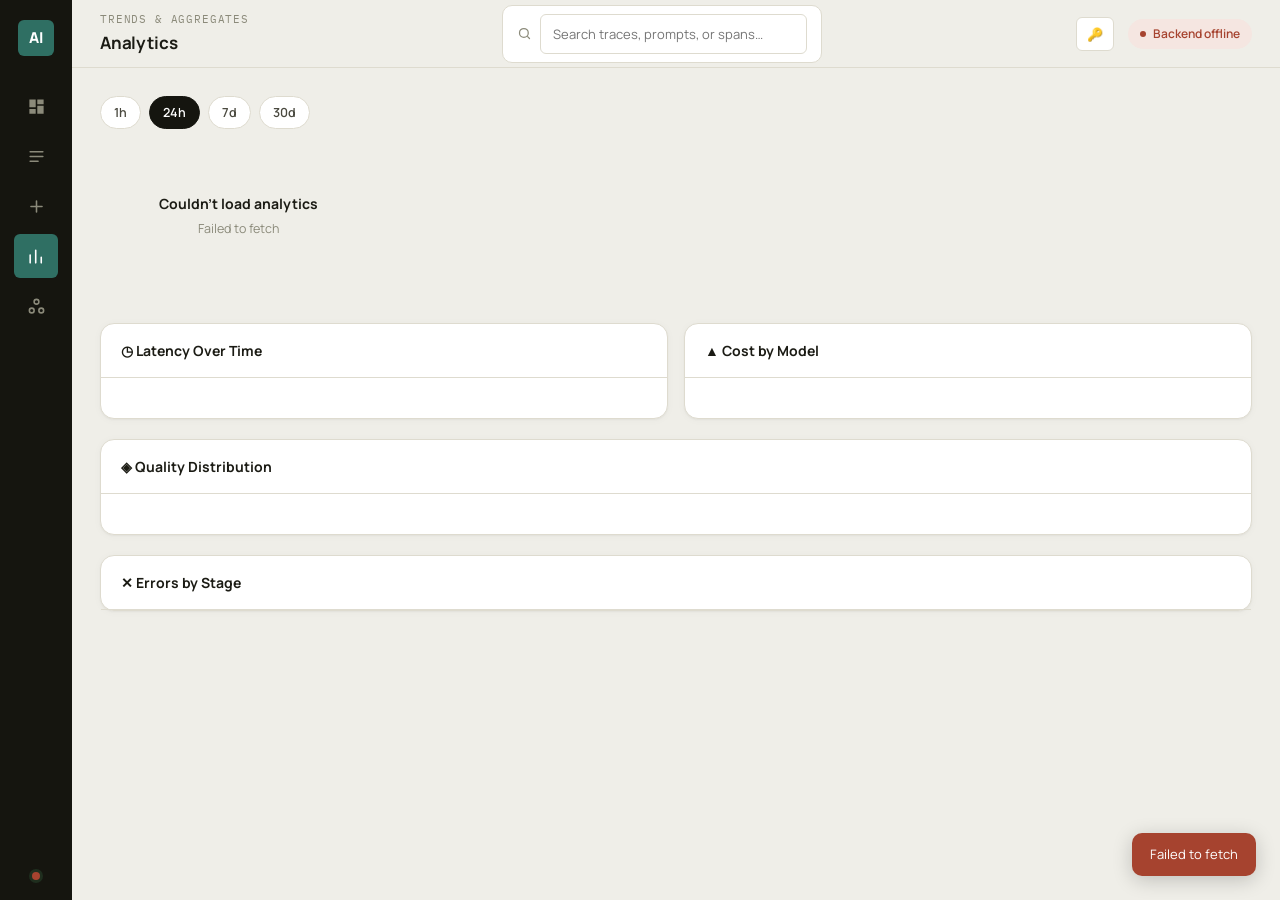
==== frontend/analytics.html @ 5d5fb863 "Initial commit" ====
<!DOCTYPE html>
<html lang="en">
<head>
<meta charset="UTF-8" />
<meta name="viewport" content="width=device-width, initial-scale=1.0" />
<title>Analytics — AI Trace Explorer</title>
<link rel="stylesheet" href="assets/style.css" />
</head>
<body>
<div id="app-shell"></div>

<script src="assets/app.js"></script>
<script>
const content = renderShell("analytics", "Analytics", "TRENDS & AGGREGATES");

let period = "24h";

content.innerHTML = `
  <div class="page-toolbar">
    <div style="display:flex;gap:8px;" id="period-filters">
      ${["1h","24h","7d","30d"].map(p => `<button class="filter-chip ${p==="24h"?"active":""}" data-period="${p}">${p}</button>`).join("")}
    </div>
  </div>

  <div class="kpi-row" id="perf-kpis" style="grid-template-columns:repeat(4,1fr);"></div>

  <div class="grid-2col" style="grid-template-columns:1fr 1fr;">
    <div class="card section">
      <div class="section-head"><h2>◷ Latency Over Time</h2><span class="hint" id="slowest-hint"></span></div>
      <div style="padding:20px;" id="latency-chart"></div>
    </div>
    <div class="card section">
      <div class="section-head"><h2>▲ Cost by Model</h2></div>
      <div style="padding:20px;" id="cost-model-chart"></div>
    </div>
  </div>

  <div class="card section">
    <div class="section-head"><h2>◈ Quality Distribution</h2></div>
    <div style="padding:20px;" id="quality-dist"></div>
  </div>

  <div class="card section">
    <div class="section-head"><h2>✕ Errors by Stage</h2></div>
    <div id="error-breakdown"></div>
  </div>
`;

document.getElementById("period-filters").addEventListener("click", (e) => {
  const btn = e.target.closest(".filter-chip");
  if (!btn) return;
  document.querySelectorAll("#period-filters .filter-chip").forEach(c => c.classList.remove("active"));
  btn.classList.add("active");
  period = btn.dataset.period;
  load();
});

function emptyState(title, desc) {
  return `<div class="empty-state"><h4>${title}</h4><p>${desc}</p></div>`;
}

async function load() {
  document.getElementById("perf-kpis").innerHTML = Array(4).fill(`<div class="card kpi-card"><div class="skel skel-text" style="width:60%"></div><div class="skel skel-kpi"></div></div>`).join("");

  try {
    const [perf, cost, latency] = await Promise.all([
      apiGet(`/analytics/performance?period=${period}`),
      apiGet(`/analytics/cost?period=${period}`),
      apiGet(`/analytics/latency?period=${period}`),
    ]);

    document.getElementById("perf-kpis").innerHTML = `
      <div class="card kpi-card"><div class="kpi-label">Total Requests</div><div class="kpi-value mono">${perf.total_requests}</div></div>
      <div class="card kpi-card"><div class="kpi-label">Success Rate</div><div class="kpi-value mono">${perf.success_rate}%</div></div>
      <div class="card kpi-card"><div class="kpi-label">Requests / Hour</div><div class="kpi-value mono">${perf.throughput.requests_per_hour}</div></div>
      <div class="card kpi-card"><div class="kpi-label">Needs Review</div><div class="kpi-value mono">${perf.quality.needs_review_count}</div></div>
    `;

    document.getElementById("slowest-hint").textContent = latency.summary.slowest_stage
      ? `Slowest: ${stageLabel(latency.summary.slowest_stage)} (${fmtMs(latency.summary.slowest_stage_avg_ms)})` : "";

    const latEl = document.getElementById("latency-chart");
    if (!latency.data.length) latEl.innerHTML = emptyState("No latency data", "Send some requests to populate this chart.");
    else renderBarChart(latEl, latency.data.slice(-10).map(d => ({ label: d.bucket.slice(11,16), value: d.avg_latency_ms })), fmtMs);

    const costEl = document.getElementById("cost-model-chart");
    const modelEntries = Object.entries(cost.by_model);
    if (!modelEntries.length) costEl.innerHTML = emptyState("No cost data", "Cost breakdown appears once requests are made.");
    else renderBarChart(costEl, modelEntries.map(([name, d]) => ({ label: name.slice(0,10), value: d.cost_usd })), fmtUsd);

    const q = perf.quality;
    const qualEl = document.getElementById("quality-dist");
    const total = q.excellent_count + q.good_count + q.fair_count + q.poor_count;
    if (!total) qualEl.innerHTML = emptyState("No evaluations yet", "Quality scores appear after requests complete.");
    else {
      const bars = [
        { label: "Excellent", count: q.excellent_count, color: "var(--trace)" },
        { label: "Good", count: q.good_count, color: "var(--success)" },
        { label: "Fair", count: q.fair_count, color: "var(--warning)" },
        { label: "Poor", count: q.poor_count, color: "var(--error)" },
      ];
      qualEl.innerHTML = bars.map(b => `
        <div class="score-row">
          <span class="label">${b.label}</span>
          <div class="track"><div class="fill" style="width:${(b.count/total)*100}%;background:${b.color};"></div></div>
          <span class="val mono">${b.count}</span>
        </div>
      `).join("");
    }

    const errEl = document.getElementById("error-breakdown");
    const stages = Object.entries(perf.errors.by_stage);
    if (!stages.length) errEl.innerHTML = emptyState("No errors 🎉", "Every request in this period completed successfully.");
    else errEl.innerHTML = `<table><thead><tr><th>Stage</th><th>Failures</th></tr></thead><tbody>
      ${stages.map(([s,c]) => `<tr><td>${stageLabel(s)}</td><td class="mono">${c}</td></tr>`).join("")}
    </tbody></table>`;

  } catch (err) {
    showToast(err.message, true);
    document.getElementById("perf-kpis").innerHTML = emptyState("Couldn't load analytics", err.message);
  }
}

load();
</script>
</body>
</html>
---- frontend/assets/style.css ----
/* ============================================================
   AI TRACE EXPLORER — Design System
   ============================================================ */

@import url('https://fonts.googleapis.com/css2?family=Manrope:wght@400;500;600;700;800&family=IBM+Plex+Mono:wght@400;500;600&display=swap');

:root {
  --paper: #efeee8;
  --surface: #fbfaf7;
  --surface-raised: #ffffff;
  --ink-900: #15150f;
  --ink-800: #1b1b14;
  --ink-600: #4a493f;
  --ink-400: #8b8a7a;
  --line: #dedbcf;
  --line-strong: #c9c6b7;

  --trace: #2f6f63;
  --trace-soft: #e3ede9;
  --success: #3f7a4e;
  --success-soft: #e6efe4;
  --warning: #b08628;
  --warning-soft: #f6eedd;
  --error: #a6432f;
  --error-soft: #f5e6e1;

  --font-ui: 'Manrope', sans-serif;
  --font-mono: 'IBM Plex Mono', monospace;

  --radius-sm: 6px;
  --radius-md: 10px;
  --radius-lg: 14px;
  --shadow-card: 0 1px 2px rgba(21, 21, 15, 0.04), 0 1px 8px rgba(21, 21, 15, 0.03);
  --sidebar-w: 72px;
}

* { box-sizing: border-box; }
html, body { margin: 0; padding: 0; }
body {
  background: var(--paper); color: var(--ink-800); font-family: var(--font-ui);
  font-size: 14px; line-height: 1.5; -webkit-font-smoothing: antialiased;
}
a { color: inherit; text-decoration: none; }
button { font-family: inherit; cursor: pointer; }
.mono { font-family: var(--font-mono); font-feature-settings: "tnum"; }

/* ============ APP SHELL ============ */
#app-shell { display: flex; min-height: 100vh; }
.rail {
  width: var(--sidebar-w); background: var(--ink-900); display: flex; flex-direction: column;
  align-items: center; padding: 20px 0; gap: 28px; flex-shrink: 0; position: sticky; top: 0; height: 100vh;
}
.rail-logo {
  width: 36px; height: 36px; background: var(--trace); border-radius: var(--radius-sm);
  display: flex; align-items: center; justify-content: center; color: #fff; font-weight: 800; font-size: 15px;
}
.rail-nav { display: flex; flex-direction: column; gap: 6px; flex: 1; }
.rail-link {
  width: 44px; height: 44px; border-radius: var(--radius-sm); display: flex; align-items: center;
  justify-content: center; color: #8b8a7a; transition: background 0.15s ease, color 0.15s ease; position: relative;
}
.rail-link:hover { background: rgba(255,255,255,0.06); color: #fff; }
.rail-link.active { background: var(--trace); color: #fff; }
.rail-link svg { width: 19px; height: 19px; }
.rail-link .tooltip {
  position: absolute; left: 56px; top: 50%; transform: translateY(-50%); background: var(--ink-900); color: #fff;
  padding: 6px 10px; font-size: 12px; border-radius: var(--radius-sm); white-space: nowrap;
  opacity: 0; pointer-events: none; transition: opacity 0.15s ease; z-index: 20;
}
.rail-link:hover .tooltip { opacity: 1; }
.rail-status { width: 8px; height: 8px; border-radius: 50%; background: var(--success); box-shadow: 0 0 0 3px rgba(63,122,78,0.25); }

.main { flex: 1; min-width: 0; }
.topbar {
  height: 68px; display: flex; align-items: center; justify-content: space-between; padding: 0 28px;
  border-bottom: 1px solid var(--line); background: var(--paper); position: sticky; top: 0; z-index: 10;
}
.topbar-title { display: flex; flex-direction: column; gap: 2px; }
.topbar-title h1 { font-size: 17px; font-weight: 700; margin: 0; letter-spacing: -0.01em; }
.topbar-title .eyebrow { font-family: var(--font-mono); font-size: 10.5px; letter-spacing: 0.08em; text-transform: uppercase; color: var(--ink-400); }
.search-box {
  display: flex; align-items: center; gap: 8px; background: var(--surface-raised); border: 1px solid var(--line);
  border-radius: var(--radius-md); padding: 8px 14px; width: 320px; color: var(--ink-400); transition: border-color 0.15s ease;
}
.search-box:focus-within { border-color: var(--trace); }
.search-box input { border: none; background: none; outline: none; font-size: 13px; color: var(--ink-800); width: 100%; font-family: var(--font-ui); }
.search-box svg { width: 15px; height: 15px; flex-shrink: 0; }
.topbar-right { display: flex; align-items: center; gap: 14px; }
.status-pill { display: flex; align-items: center; gap: 7px; background: var(--success-soft); color: var(--success); padding: 6px 12px; border-radius: 999px; font-size: 12px; font-weight: 600; }
.status-pill .dot { width: 6px; height: 6px; border-radius: 50%; background: currentColor; }
.status-pill.offline { background: var(--error-soft); color: var(--error); }
.content { padding: 28px; max-width: 1400px; }

/* ============ KPI CARDS ============ */
.kpi-row { display: grid; grid-template-columns: repeat(5, 1fr); gap: 14px; margin-bottom: 20px; }
@media (max-width: 1100px) { .kpi-row { grid-template-columns: repeat(2, 1fr); } }
.card { background: var(--surface-raised); border: 1px solid var(--line); border-radius: var(--radius-lg); box-shadow: var(--shadow-card); }
.kpi-card { padding: 16px 18px; }
.kpi-label { font-family: var(--font-mono); font-size: 10.5px; letter-spacing: 0.06em; text-transform: uppercase; color: var(--ink-400); margin-bottom: 10px; display: flex; align-items: center; justify-content: space-between; }
.kpi-value { font-size: 26px; font-weight: 800; letter-spacing: -0.02em; }
.kpi-delta { font-family: var(--font-mono); font-size: 11.5px; margin-top: 6px; }
.kpi-delta.up { color: var(--success); }
.kpi-delta.down { color: var(--error); }

/* ============ SECTIONS ============ */
.section { margin-bottom: 20px; }
.section-head { display: flex; align-items: center; justify-content: space-between; padding: 16px 20px; border-bottom: 1px solid var(--line); }
.section-head h2 { font-size: 14px; font-weight: 700; margin: 0; display: flex; align-items: center; gap: 8px; }
.section-head .hint { font-family: var(--font-mono); font-size: 11px; color: var(--ink-400); }

/* ============ PIPELINE FLOW ============ */
.pipeline-flow { padding: 24px 20px 20px; display: flex; align-items: flex-start; gap: 0; overflow-x: auto; }
.stage-node {
  flex: 1; min-width: 118px; display: flex; flex-direction: column; gap: 8px; padding: 12px;
  border: 1px solid var(--line); border-radius: var(--radius-md); background: var(--surface);
  cursor: default; transition: border-color 0.15s ease, transform 0.15s ease;
}
.stage-node.active { border-color: var(--trace); background: var(--trace-soft); }
.stage-node:hover { transform: translateY(-2px); }
.stage-node.error { border-color: var(--error); background: var(--error-soft); }
.stage-connector { flex-shrink: 0; width: 28px; height: 1px; background: var(--line-strong); margin-top: 32px; position: relative; overflow: visible; }
.stage-connector .pulse {
  position: absolute; top: -3px; width: 7px; height: 7px; border-radius: 50%; background: var(--trace);
  box-shadow: 0 0 8px rgba(47,111,99,0.6); animation: travel 3.2s ease-in-out infinite;
}
@keyframes travel { 0% { left: -2px; opacity: 0; } 10% { opacity: 1; } 90% { opacity: 1; } 100% { left: 24px; opacity: 0; } }
@media (prefers-reduced-motion: reduce) { .stage-connector .pulse { animation: none; opacity: 0.6; left: 10px; } }
.stage-top { display: flex; align-items: center; justify-content: space-between; }
.stage-num { width: 20px; height: 20px; border-radius: 50%; background: var(--ink-900); color: #fff; font-family: var(--font-mono); font-size: 10px; font-weight: 600; display: flex; align-items: center; justify-content: center; }
.stage-node.active .stage-num { background: var(--trace); }
.stage-node.error .stage-num { background: var(--error); }
.stage-status-dot { width: 6px; height: 6px; border-radius: 50%; background: var(--success); }
.stage-status-dot.error { background: var(--error); }
.stage-status-dot.pending { background: var(--ink-400); }
.stage-name { font-size: 12px; font-weight: 700; line-height: 1.25; }
.stage-time { font-family: var(--font-mono); font-size: 11px; color: var(--ink-400); }
.stage-bar { height: 3px; border-radius: 2px; background: var(--line); overflow: hidden; }
.stage-bar > div { height: 100%; background: var(--trace); border-radius: 2px; }
.stage-node.error .stage-bar > div { background: var(--error); }

/* ============ TABLE ============ */
table { width: 100%; border-collapse: collapse; }
thead th { text-align: left; font-family: var(--font-mono); font-size: 10.5px; letter-spacing: 0.06em; text-transform: uppercase; color: var(--ink-400); font-weight: 500; padding: 10px 20px; border-bottom: 1px solid var(--line); }
tbody td { padding: 13px 20px; border-bottom: 1px solid var(--line); font-size: 13px; }
tbody tr { transition: background 0.12s ease; cursor: pointer; }
tbody tr:hover { background: var(--surface); }
tbody tr:last-child td { border-bottom: none; }
.trace-id { font-family: var(--font-mono); font-size: 12px; color: var(--trace); font-weight: 600; }
.badge { display: inline-flex; align-items: center; gap: 5px; padding: 3px 9px; border-radius: 999px; font-size: 11px; font-weight: 600; font-family: var(--font-mono); }
.badge.success { background: var(--success-soft); color: var(--success); }
.badge.error { background: var(--error-soft); color: var(--error); }
.badge.warning { background: var(--warning-soft); color: var(--warning); }
.badge .dot { width: 5px; height: 5px; border-radius: 50%; background: currentColor; }
.quality-bar { display: flex; align-items: center; gap: 8px; }
.quality-bar .track { width: 60px; height: 4px; background: var(--line); border-radius: 2px; overflow: hidden; }
.quality-bar .fill { height: 100%; background: var(--trace); }
.quality-bar span { font-family: var(--font-mono); font-size: 11px; color: var(--ink-600); }

.grid-2col { display: grid; grid-template-columns: 1fr 320px; gap: 16px; align-items: start; }
@media (max-width: 1100px) { .grid-2col { grid-template-columns: 1fr; } }
.side-card { padding: 18px 20px; }
.side-card h3 { font-size: 12.5px; font-weight: 700; margin: 0 0 14px; display: flex; align-items: center; gap: 7px; }

.btn { display: inline-flex; align-items: center; gap: 7px; padding: 9px 16px; border-radius: var(--radius-sm); border: 1px solid transparent; font-size: 13px; font-weight: 600; transition: opacity 0.15s ease, transform 0.1s ease; }
.btn:active { transform: scale(0.98); }
.btn-primary { background: var(--ink-900); color: #fff; }
.btn-primary:hover { opacity: 0.88; }
.btn-trace { background: var(--trace); color: #fff; }
.btn-trace:hover { opacity: 0.88; }
.btn-ghost { background: var(--surface-raised); border-color: var(--line); color: var(--ink-800); }
.btn-ghost:hover { border-color: var(--line-strong); }
.btn:disabled { opacity: 0.5; cursor: not-allowed; }

.field { margin-bottom: 16px; }
.field label { display: block; font-size: 12px; font-weight: 700; margin-bottom: 6px; color: var(--ink-600); }
.field .help { font-size: 11.5px; color: var(--ink-400); margin-top: 5px; }
input[type=text], input[type=number], textarea, select {
  width: 100%; padding: 10px 12px; border: 1px solid var(--line); border-radius: var(--radius-sm);
  font-family: var(--font-ui); font-size: 13px; background: var(--surface-raised); color: var(--ink-800);
  outline: none; transition: border-color 0.15s ease;
}
input:focus, textarea:focus, select:focus { border-color: var(--trace); }
textarea { resize: vertical; min-height: 90px; font-family: var(--font-mono); font-size: 12.5px; }

.skel { background: linear-gradient(90deg, var(--line) 25%, #ece9dd 37%, var(--line) 63%); background-size: 400% 100%; animation: shimmer 1.4s ease infinite; border-radius: var(--radius-sm); }
@keyframes shimmer { 0% { background-position: 100% 0; } 100% { background-position: -100% 0; } }
.skel-text { height: 12px; width: 100%; margin-bottom: 6px; }
.skel-kpi { height: 26px; width: 70px; }

.empty-state { padding: 48px 20px; text-align: center; color: var(--ink-400); }
.empty-state .icon { width: 40px; height: 40px; margin: 0 auto 14px; color: var(--line-strong); }
.empty-state h4 { color: var(--ink-800); font-size: 14px; margin: 0 0 6px; }
.empty-state p { font-size: 12.5px; margin: 0 0 16px; }

.page-toolbar { display: flex; align-items: center; justify-content: space-between; margin-bottom: 16px; gap: 12px; flex-wrap: wrap; }
.filter-chip { padding: 7px 13px; border-radius: 999px; border: 1px solid var(--line); background: var(--surface-raised); font-size: 12.5px; font-weight: 600; color: var(--ink-600); transition: all 0.15s ease; }
.filter-chip.active { background: var(--ink-900); color: #fff; border-color: var(--ink-900); }
.filter-chip:hover:not(.active) { border-color: var(--line-strong); }

.pagination { display: flex; align-items: center; justify-content: center; gap: 6px; padding: 16px; }
.page-btn { width: 30px; height: 30px; border-radius: var(--radius-sm); border: 1px solid var(--line); background: var(--surface-raised); font-family: var(--font-mono); font-size: 12px; display: flex; align-items: center; justify-content: center; color: var(--ink-600); }
.page-btn.active { background: var(--trace); color: #fff; border-color: var(--trace); }
.page-btn:disabled { opacity: 0.4; cursor: not-allowed; }

.stage-detail-card { border-bottom: 1px solid var(--line); }
.stage-detail-card:last-child { border-bottom: none; }
.stage-detail-head { display: flex; align-items: center; gap: 14px; padding: 16px 20px; cursor: pointer; user-select: none; }
.stage-detail-head:hover { background: var(--surface); }
.stage-detail-head .chevron { margin-left: auto; transition: transform 0.15s ease; color: var(--ink-400); }
.stage-detail-head.open .chevron { transform: rotate(90deg); }
.stage-detail-body { display: none; padding: 0 20px 18px 54px; }
.stage-detail-body.open { display: block; }
.code-block { background: var(--ink-900); color: #d8dccf; border-radius: var(--radius-sm); padding: 12px 14px; font-family: var(--font-mono); font-size: 11.5px; overflow-x: auto; white-space: pre-wrap; word-break: break-word; line-height: 1.6; }
.io-label { font-family: var(--font-mono); font-size: 10.5px; text-transform: uppercase; letter-spacing: 0.06em; color: var(--ink-400); margin-bottom: 6px; }
.io-grid { display: grid; grid-template-columns: 1fr 1fr; gap: 12px; margin-top: 8px; }
@media (max-width: 800px) { .io-grid { grid-template-columns: 1fr; } }

.score-row { display: flex; align-items: center; gap: 12px; padding: 8px 0; }
.score-row .label { width: 140px; font-size: 12.5px; color: var(--ink-600); flex-shrink: 0; }
.score-row .track { flex: 1; height: 6px; background: var(--line); border-radius: 3px; overflow: hidden; }
.score-row .fill { height: 100%; border-radius: 3px; background: var(--trace); }
.score-row .val { width: 42px; text-align: right; font-family: var(--font-mono); font-size: 12px; font-weight: 600; }

.model-grid { display: grid; grid-template-columns: repeat(auto-fill, minmax(240px, 1fr)); gap: 14px; }
.model-card { padding: 18px; }
.model-card .provider { font-family: var(--font-mono); font-size: 10px; text-transform: uppercase; letter-spacing: 0.06em; color: var(--trace); margin-bottom: 8px; }
.model-card h3 { font-size: 15px; margin: 0 0 6px; }
.model-card p { font-size: 12.5px; color: var(--ink-600); margin: 0 0 14px; line-height: 1.5; }
.model-card .stats { display: flex; justify-content: space-between; padding-top: 12px; border-top: 1px solid var(--line); }
.model-card .stat-label { font-size: 10.5px; color: var(--ink-400); }
.model-card .stat-val { font-family: var(--font-mono); font-size: 13px; font-weight: 600; }

#toast { position: fixed; bottom: 24px; right: 24px; z-index: 100; background: var(--ink-900); color: #fff; padding: 12px 18px; border-radius: var(--radius-md); font-size: 13px; box-shadow: 0 4px 20px rgba(0,0,0,0.2); opacity: 0; transform: translateY(10px); transition: all 0.25s ease; pointer-events: none; }
#toast.show { opacity: 1; transform: translateY(0); }
#toast.error { background: var(--error); }

@media (max-width: 700px) { .content { padding: 16px; } .kpi-row { grid-template-columns: 1fr 1fr; } .search-box { display: none; } }

/* ============================================================
   STAGE VISUAL FEED — accumulating timeline (each stage stays visible)
   ============================================================ */
.visual-feed { display: flex; flex-direction: column; }

.stage-visual-card { border-bottom: 1px solid var(--line); opacity: 0; transform: translateY(6px); animation: cardIn 0.3s ease forwards; }
@keyframes cardIn { to { opacity: 1; transform: translateY(0); } }
.svc-head { display: flex; align-items: center; gap: 10px; padding: 12px 20px 10px; }
.svc-head .stage-num { flex-shrink: 0; }
.svc-name { font-size: 12.5px; font-weight: 700; flex: 1; }
.svc-time { font-size: 11px; color: var(--ink-400); background: var(--surface); border: 1px solid var(--line); padding: 2px 8px; border-radius: 999px; transition: color 0.2s ease, background 0.2s ease; font-family: var(--font-mono); }
.svc-time.done { color: var(--trace); background: var(--trace-soft); border-color: transparent; }
.svc-time.err { color: var(--error); background: var(--error-soft); border-color: transparent; }
.svc-body { padding: 4px 20px 18px 52px; }

.visual-caption { font-family: var(--font-mono); font-size: 10.5px; color: var(--ink-400); text-transform: uppercase; letter-spacing: 0.06em; margin-bottom: 10px; }

.merge-row { display: flex; align-items: center; gap: 14px; flex-wrap: wrap; }
.merge-block { padding: 10px 14px; border: 1px solid var(--line); border-radius: var(--radius-md); background: var(--surface); max-width: 220px; opacity: 0; transform: translateY(8px); animation: blockIn 0.4s ease forwards; }
.merge-block .mb-label { font-family: var(--font-mono); font-size: 9.5px; text-transform: uppercase; letter-spacing: 0.06em; color: var(--trace); margin-bottom: 4px; }
.merge-block .mb-text { font-family: var(--font-mono); font-size: 11px; color: var(--ink-600); overflow: hidden; text-overflow: ellipsis; display: -webkit-box; -webkit-line-clamp: 2; -webkit-box-orient: vertical; }
@keyframes blockIn { to { opacity: 1; transform: translateY(0); } }
.merge-arrow-down { color: var(--trace); opacity: 0; animation: blockIn 0.3s ease forwards; animation-delay: 0.5s; margin: 10px 0; }
.assembled-box { width: 100%; max-width: 620px; padding: 14px 16px; border: 1.5px solid var(--trace); border-radius: var(--radius-md); background: var(--trace-soft); font-family: var(--font-mono); font-size: 12px; line-height: 1.7; min-height: 24px; opacity: 0; animation: blockIn 0.3s ease forwards; animation-delay: 0.55s; }
.assemble-word { display: inline-block; opacity: 0; transform: translateY(4px); animation: wordIn 0.3s ease forwards; }
@keyframes wordIn { to { opacity: 1; transform: translateY(0); } }

.token-stream { display: flex; flex-wrap: wrap; gap: 5px; max-width: 640px; margin-bottom: 8px; }
.token-chip { padding: 3px 8px; border-radius: 5px; font-family: var(--font-mono); font-size: 11.5px; font-weight: 500; opacity: 0; transform: scale(0.7); animation: chipIn 0.28s cubic-bezier(.2,.9,.3,1.3) forwards; }
@keyframes chipIn { to { opacity: 1; transform: scale(1); } }
.tk-0 { background: #e3ede9; color: #2f6f63; }
.tk-1 { background: #f6eedd; color: #8a621f; }
.tk-2 { background: #eee6f5; color: #6b4a91; }
.tk-3 { background: #e1eef7; color: #2b6a94; }
.tk-4 { background: #f5e6e1; color: #a6432f; }
.tk-5 { background: #eaf0e0; color: #567a2e; }
.token-counter { font-family: var(--font-mono); font-size: 13px; font-weight: 700; color: var(--ink-800); display: flex; align-items: center; gap: 8px; margin-bottom: 10px; }
.token-counter .n { color: var(--trace); }

.route-diagram { display: flex; align-items: center; gap: 16px; font-family: var(--font-mono); font-size: 13px; }
.route-pill { padding: 8px 16px; border-radius: 999px; border: 1px solid var(--line); background: var(--surface); opacity: 0; animation: blockIn 0.35s ease forwards; }
.route-pill.provider { background: var(--trace); color: #fff; border-color: var(--trace); animation-delay: 0.35s; }
.route-line { width: 40px; height: 2px; background: var(--line-strong); position: relative; overflow: visible; opacity: 0; animation: blockIn 0.3s ease forwards; animation-delay: 0.2s; }
.route-line::after { content: ""; position: absolute; right: -1px; top: -3px; width: 0; height: 0; border-top: 4px solid transparent; border-bottom: 4px solid transparent; border-left: 6px solid var(--line-strong); }

.calling-row { display: flex; align-items: center; gap: 12px; font-size: 13px; font-weight: 600; }
.spinner { width: 18px; height: 18px; border: 2.5px solid var(--line); border-top-color: var(--trace); border-radius: 50%; animation: spin 0.7s linear infinite; }
@keyframes spin { to { transform: rotate(360deg); } }
.check-pop { width: 18px; height: 18px; border-radius: 50%; background: var(--success); color: #fff; display: flex; align-items: center; justify-content: center; font-size: 11px; animation: blockIn 0.25s ease forwards; }

.visual-score-track { width: 260px; height: 8px; background: var(--line); border-radius: 4px; overflow: hidden; }
.visual-score-fill { height: 100%; background: var(--trace); border-radius: 4px; width: 0%; transition: width 0.8s cubic-bezier(.2,.8,.3,1); }

.cost-countup { font-family: var(--font-mono); font-size: 30px; font-weight: 800; color: var(--trace); }

@media (prefers-reduced-motion: reduce) {
  .merge-block, .assembled-box, .assemble-word, .token-chip, .route-pill, .route-line, .check-pop, .stage-visual-card {
    animation: none !important; opacity: 1 !important; transform: none !important;
  }
}
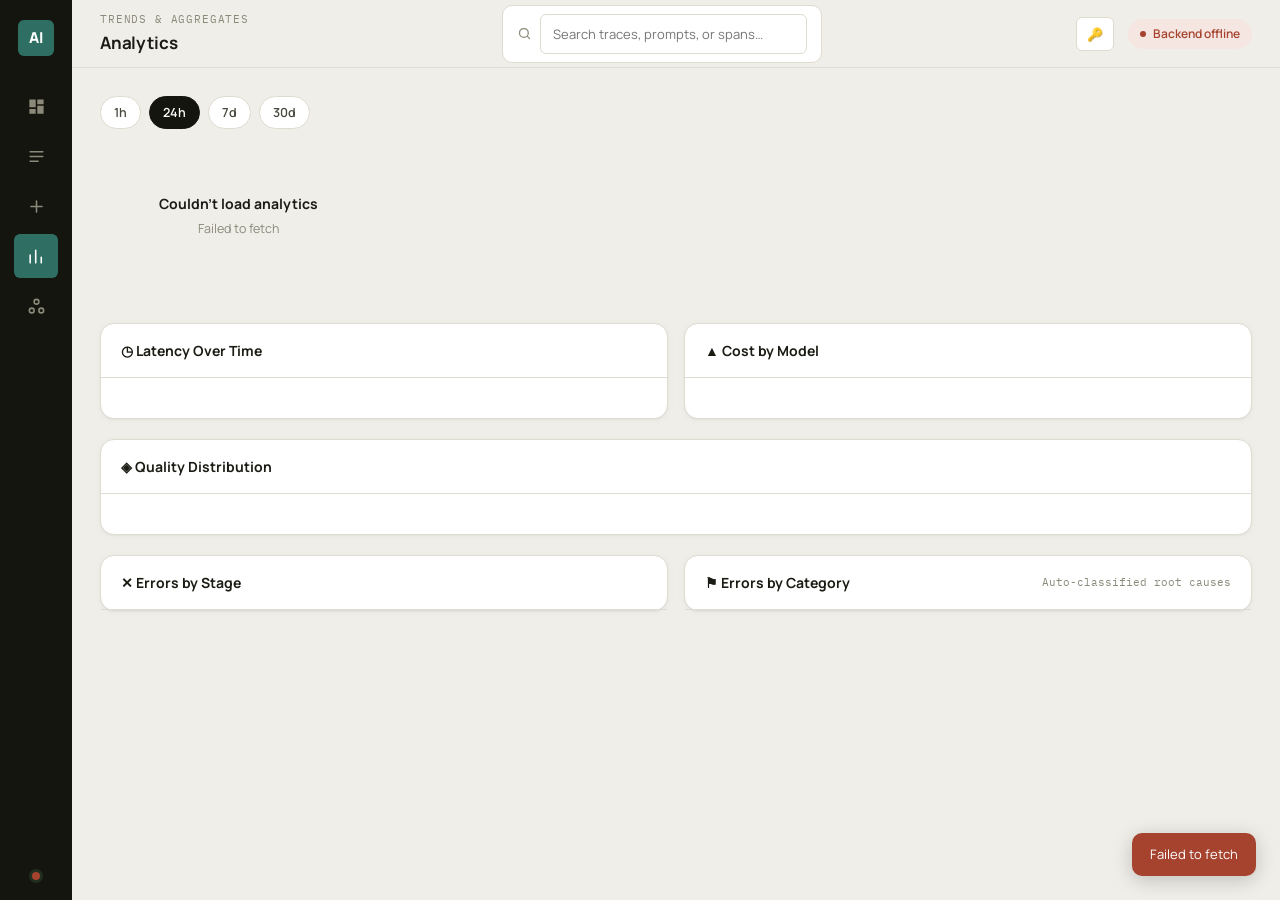
==== commit 56101115: "Initial commit" ====
--- a/frontend/analytics.html
+++ b/frontend/analytics.html
@@ -40,9 +40,15 @@
     <div style="padding:20px;" id="quality-dist"></div>
   </div>
 
-  <div class="card section">
-    <div class="section-head"><h2>✕ Errors by Stage</h2></div>
-    <div id="error-breakdown"></div>
+  <div class="grid-2col" style="grid-template-columns:1fr 1fr;">
+    <div class="card section">
+      <div class="section-head"><h2>✕ Errors by Stage</h2></div>
+      <div id="error-breakdown"></div>
+    </div>
+    <div class="card section">
+      <div class="section-head"><h2>⚑ Errors by Category</h2><span class="hint">Auto-classified root causes</span></div>
+      <div id="category-breakdown"></div>
+    </div>
   </div>
 `;
 
@@ -115,6 +121,13 @@
       ${stages.map(([s,c]) => `<tr><td>${stageLabel(s)}</td><td class="mono">${c}</td></tr>`).join("")}
     </tbody></table>`;
 
+    const catEl = document.getElementById("category-breakdown");
+    const categories = Object.entries(perf.errors.by_category || {});
+    if (!categories.length) catEl.innerHTML = emptyState("No classified failures", "Categories appear once a request fails and gets auto-classified.");
+    else catEl.innerHTML = `<table><thead><tr><th>Category</th><th>Count</th></tr></thead><tbody>
+      ${categories.sort((a,b) => b[1]-a[1]).map(([cat,c]) => `<tr><td>${escapeHtml(cat.replace(/_/g,' '))}</td><td class="mono">${c}</td></tr>`).join("")}
+    </tbody></table>`;
+
   } catch (err) {
     showToast(err.message, true);
     document.getElementById("perf-kpis").innerHTML = emptyState("Couldn't load analytics", err.message);
